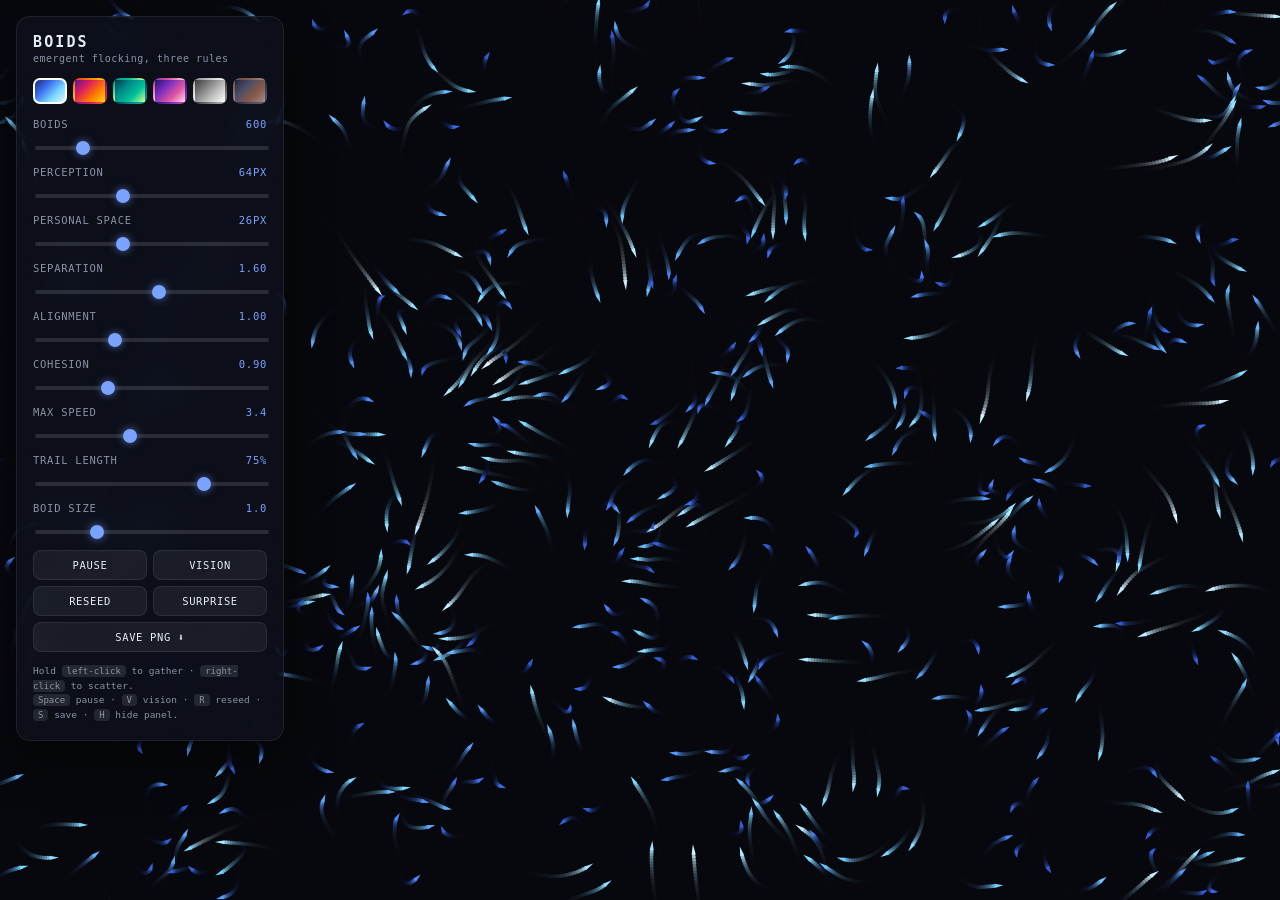
==== boids/index.html @ 4fcc8fb1 "Add boids: interactive flocking simulation (Reynolds' three rules)" ====
<!DOCTYPE html>
<html lang="en">
<head>
  <meta charset="UTF-8" />
  <meta name="viewport" content="width=device-width, initial-scale=1.0" />
  <title>Boids — Flocking Studio</title>
  <link rel="stylesheet" href="style.css" />
</head>
<body>
  <canvas id="stage"></canvas>

  <aside id="panel">
    <h1>Boids</h1>
    <div class="sub">emergent flocking, three rules</div>

    <div class="palettes" id="palettes"></div>

    <div class="control">
      <label>Boids <span class="val" id="countVal"></span></label>
      <input type="range" id="count" min="50" max="3000" step="10" />
    </div>
    <div class="control">
      <label>Perception <span class="val" id="perceptionVal"></span></label>
      <input type="range" id="perception" min="20" max="140" step="1" />
    </div>
    <div class="control">
      <label>Personal Space <span class="val" id="separationVal"></span></label>
      <input type="range" id="separation" min="6" max="60" step="1" />
    </div>
    <div class="control">
      <label>Separation <span class="val" id="sepWeightVal"></span></label>
      <input type="range" id="sepWeight" min="0" max="3" step="0.05" />
    </div>
    <div class="control">
      <label>Alignment <span class="val" id="alignWeightVal"></span></label>
      <input type="range" id="alignWeight" min="0" max="3" step="0.05" />
    </div>
    <div class="control">
      <label>Cohesion <span class="val" id="cohWeightVal"></span></label>
      <input type="range" id="cohWeight" min="0" max="3" step="0.05" />
    </div>
    <div class="control">
      <label>Max Speed <span class="val" id="maxSpeedVal"></span></label>
      <input type="range" id="maxSpeed" min="1" max="7" step="0.1" />
    </div>
    <div class="control">
      <label>Trail Length <span class="val" id="trailVal"></span></label>
      <input type="range" id="trail" min="0.03" max="0.6" step="0.01" />
    </div>
    <div class="control">
      <label>Boid Size <span class="val" id="sizeVal"></span></label>
      <input type="range" id="size" min="0.5" max="2.5" step="0.1" />
    </div>

    <div class="buttons">
      <button id="pause">Pause</button>
      <button id="vision">Vision</button>
      <button id="reseed">Reseed</button>
      <button id="random">Surprise</button>
      <button id="save" class="wide">Save PNG ⬇</button>
    </div>

    <div class="hint">
      Hold <kbd>left-click</kbd> to gather · <kbd>right-click</kbd> to scatter.<br />
      <kbd>Space</kbd> pause · <kbd>V</kbd> vision · <kbd>R</kbd> reseed ·
      <kbd>S</kbd> save · <kbd>H</kbd> hide panel.
    </div>
  </aside>
  <button id="togglePanel" title="Show controls">☰</button>

  <script type="module" src="main.js"></script>
</body>
</html>
---- boids/style.css ----
:root {
  --panel-bg: rgba(14, 17, 28, 0.82);
  --panel-border: rgba(255, 255, 255, 0.08);
  --accent: #7aa2ff;
  --text: #e7ecf3;
  --muted: #8b93a7;
  font-family: ui-monospace, "SF Mono", Menlo, Consolas, monospace;
}

* { box-sizing: border-box; }

html, body {
  margin: 0;
  height: 100%;
  background: #070910;
  overflow: hidden;
  color: var(--text);
}

#stage {
  position: fixed;
  inset: 0;
  width: 100vw;
  height: 100vh;
  display: block;
  cursor: crosshair;
}

#panel {
  position: fixed;
  top: 16px;
  left: 16px;
  width: 268px;
  max-height: calc(100vh - 32px);
  overflow-y: auto;
  padding: 16px 16px 18px;
  background: var(--panel-bg);
  border: 1px solid var(--panel-border);
  border-radius: 14px;
  backdrop-filter: blur(14px) saturate(140%);
  -webkit-backdrop-filter: blur(14px) saturate(140%);
  box-shadow: 0 18px 50px rgba(0, 0, 0, 0.45);
  user-select: none;
  transition: transform 0.25s ease, opacity 0.25s ease;
  z-index: 10;
}

#panel.hidden {
  transform: translateX(-110%);
  opacity: 0;
  pointer-events: none;
}

h1 {
  font-size: 15px;
  letter-spacing: 0.14em;
  margin: 0 0 2px;
  text-transform: uppercase;
}

.sub {
  font-size: 10px;
  color: var(--muted);
  margin-bottom: 14px;
  letter-spacing: 0.05em;
}

.control { margin-bottom: 12px; }

.control label {
  display: flex;
  justify-content: space-between;
  font-size: 10.5px;
  color: var(--muted);
  text-transform: uppercase;
  letter-spacing: 0.07em;
  margin-bottom: 5px;
}

.control label .val { color: var(--accent); }

input[type="range"] {
  width: 100%;
  -webkit-appearance: none;
  appearance: none;
  height: 4px;
  border-radius: 4px;
  background: rgba(255, 255, 255, 0.12);
  outline: none;
}

input[type="range"]::-webkit-slider-thumb {
  -webkit-appearance: none;
  appearance: none;
  width: 14px;
  height: 14px;
  border-radius: 50%;
  background: var(--accent);
  cursor: pointer;
  box-shadow: 0 0 8px rgba(122, 162, 255, 0.6);
}

input[type="range"]::-moz-range-thumb {
  width: 14px; height: 14px; border: none;
  border-radius: 50%; background: var(--accent); cursor: pointer;
}

.palettes {
  display: grid;
  grid-template-columns: repeat(6, 1fr);
  gap: 6px;
  margin-bottom: 14px;
}

.swatch {
  height: 26px;
  border-radius: 7px;
  cursor: pointer;
  border: 2px solid transparent;
  transition: transform 0.12s ease, border-color 0.12s ease;
}

.swatch:hover { transform: translateY(-2px); }
.swatch.active { border-color: #fff; }

.buttons {
  display: grid;
  grid-template-columns: 1fr 1fr;
  gap: 6px;
}

button {
  font-family: inherit;
  font-size: 10.5px;
  letter-spacing: 0.06em;
  text-transform: uppercase;
  color: var(--text);
  background: rgba(255, 255, 255, 0.06);
  border: 1px solid var(--panel-border);
  border-radius: 8px;
  padding: 8px 6px;
  cursor: pointer;
  transition: background 0.12s ease, border-color 0.12s ease;
}

button:hover { background: rgba(122, 162, 255, 0.16); border-color: var(--accent); }
button.on { background: rgba(122, 162, 255, 0.22); border-color: var(--accent); color: #fff; }
button.wide { grid-column: 1 / -1; }

.hint {
  margin-top: 12px;
  font-size: 9.5px;
  line-height: 1.5;
  color: var(--muted);
}

kbd {
  background: rgba(255, 255, 255, 0.1);
  border-radius: 4px;
  padding: 1px 5px;
  font-size: 9px;
}

#togglePanel {
  position: fixed;
  top: 16px;
  left: 16px;
  z-index: 9;
  width: 36px;
  height: 36px;
  padding: 0;
  font-size: 16px;
  display: none;
}

#panel.hidden ~ #togglePanel { display: block; }
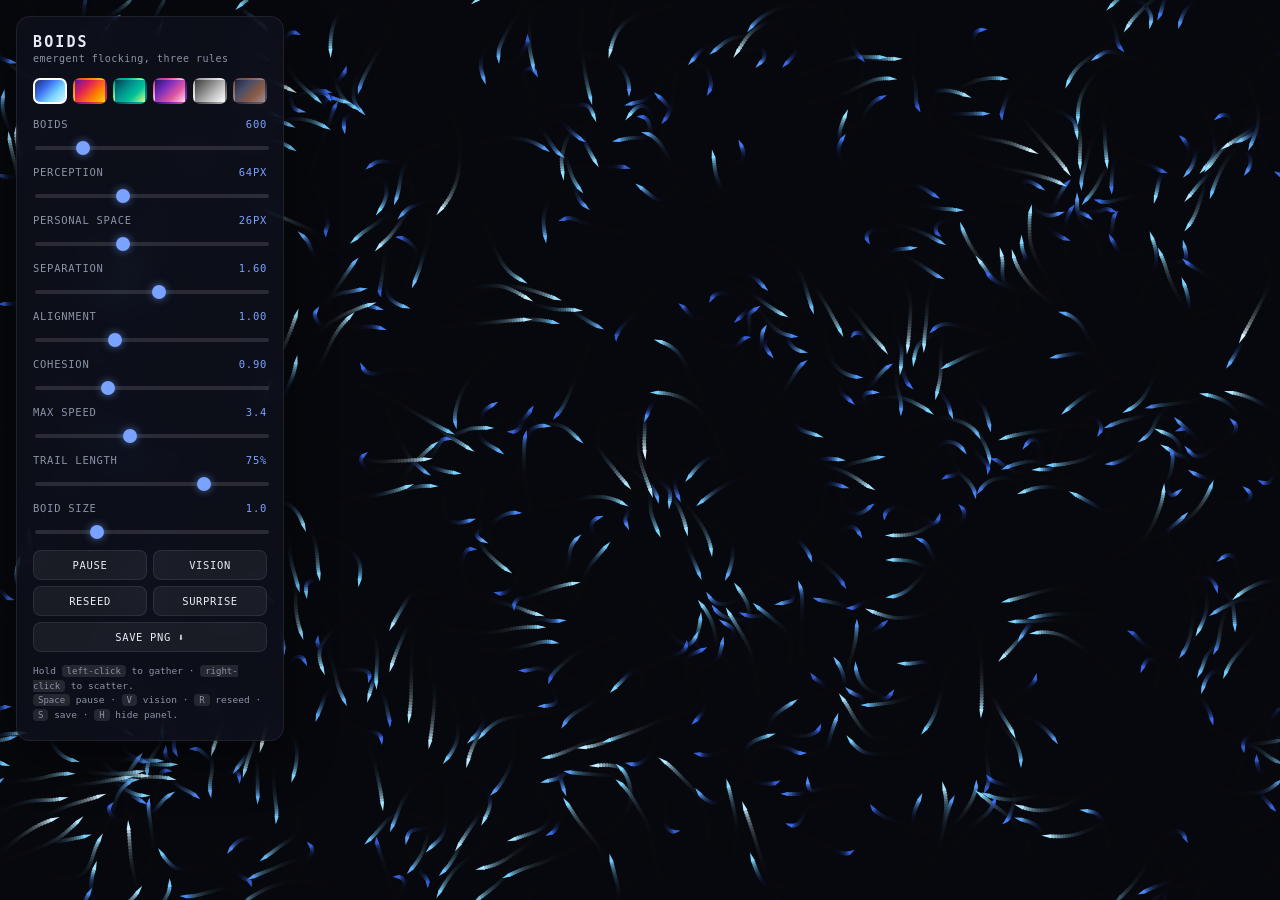
==== commit e4ebf221: "Make every browser project actually open from a double-click Reported broken: opening the gallery an" ====
--- a/boids/index.html
+++ b/boids/index.html
@@ -68,6 +68,8 @@
   </aside>
   <button id="togglePanel" title="Show controls">☰</button>
 
-  <script type="module" src="main.js"></script>
+  <script src="palettes.js"></script>
+  <script src="boids.js"></script>
+  <script src="main.js"></script>
 </body>
 </html>
